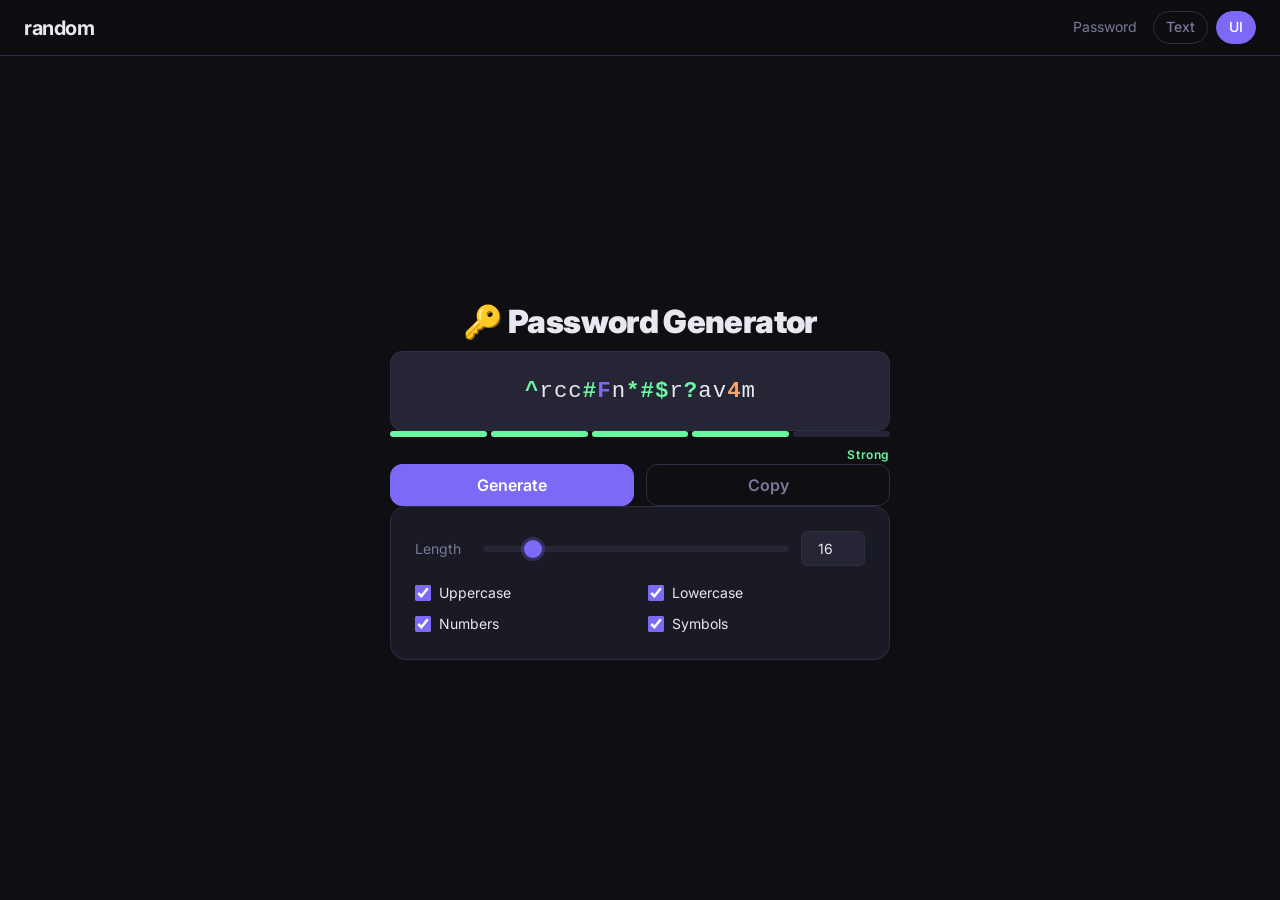
==== password/ui/index.html @ 37207c58 "feat(let-dice): init" ====
<!DOCTYPE html>
<html lang="en">
<head>
  <meta charset="UTF-8">
  <meta name="viewport" content="width=device-width, initial-scale=1.0">
  <title>Password Generator — random</title>
  <link rel="stylesheet" href="../../shared/style.css">
  <style>
    .password-display {
      background: var(--color-surface-2);
      border: 1px solid var(--color-border);
      border-radius: var(--radius-md);
      padding: var(--space-4) var(--space-6);
      font-family: 'Courier New', Courier, monospace;
      font-size: clamp(1rem, 3vw, 1.4rem);
      word-break: break-all;
      line-height: 1.8;
      text-align: center;
      width: 100%;
      max-width: 500px;
      min-height: 80px;
      display: flex;
      align-items: center;
      justify-content: center;
      flex-wrap: wrap;
      gap: 1px;
    }

    .ch-lower   { color: var(--color-text); }
    .ch-upper   { color: var(--color-accent); font-weight: 700; }
    .ch-digit   { color: var(--color-accent-2); font-weight: 700; }
    .ch-symbol  { color: var(--color-success); font-weight: 700; }

    /* Options card */
    .options-card {
      background: var(--color-surface);
      border: 1px solid var(--color-border);
      border-radius: var(--radius-lg);
      padding: var(--space-6);
      width: 100%;
      max-width: 500px;
      display: flex;
      flex-direction: column;
      gap: var(--space-4);
    }

    .length-row {
      display: flex;
      align-items: center;
      gap: var(--space-3);
    }

    .length-row label {
      font-size: var(--font-size-sm);
      color: var(--color-text-muted);
      width: 56px;
      flex-shrink: 0;
    }

    .length-row input[type="range"] { flex: 1; }

    .length-row input[type="number"] {
      width: 64px;
      text-align: center;
    }

    .checkboxes {
      display: grid;
      grid-template-columns: 1fr 1fr;
      gap: var(--space-2) var(--space-4);
    }

    .checkbox-row {
      display: flex;
      align-items: center;
      gap: var(--space-2);
      font-size: var(--font-size-sm);
      cursor: pointer;
      user-select: none;
    }

    /* Strength meter */
    .strength-wrap {
      width: 100%;
      max-width: 500px;
    }

    .strength-bar {
      display: flex;
      gap: 4px;
      margin-bottom: var(--space-2);
    }

    .strength-seg {
      flex: 1;
      height: 6px;
      border-radius: var(--radius-full);
      background: var(--color-surface-2);
      transition: background 0.3s;
    }

    .strength-label {
      font-size: var(--font-size-xs);
      text-align: right;
      font-weight: 600;
      letter-spacing: 0.05em;
    }

    /* Action buttons */
    .action-row {
      display: flex;
      gap: var(--space-3);
      width: 100%;
      max-width: 500px;
    }

    .action-row .btn {
      flex: 1;
    }
  </style>
</head>
<body>

  <div id="nav-placeholder" data-tool="password" data-mode="ui"></div>
  <script src="../../shared/nav.js"></script>

  <main class="page" style="gap:var(--space-5);">

    <div class="tool-header animate-reveal">
      <h1>🔑 Password Generator</h1>
    </div>

    <!-- Password display -->
    <div class="password-display animate-reveal" id="passwordDisplay" aria-live="polite">—</div>

    <!-- Strength meter -->
    <div class="strength-wrap animate-reveal">
      <div class="strength-bar">
        <div class="strength-seg" id="seg0"></div>
        <div class="strength-seg" id="seg1"></div>
        <div class="strength-seg" id="seg2"></div>
        <div class="strength-seg" id="seg3"></div>
        <div class="strength-seg" id="seg4"></div>
      </div>
      <div class="strength-label" id="strengthLabel" style="color:var(--color-text-muted)">—</div>
    </div>

    <!-- Action buttons -->
    <div class="action-row animate-reveal">
      <button id="genBtn"  class="btn btn-primary">Generate</button>
      <button id="copyBtn" class="btn btn-ghost">Copy</button>
    </div>

    <!-- Options -->
    <div class="options-card animate-reveal">
      <!-- Length -->
      <div class="length-row">
        <label for="lengthSlider">Length</label>
        <input type="range" id="lengthSlider" min="8" max="64" value="16">
        <input type="number" id="lengthNum" min="8" max="64" value="16">
      </div>

      <!-- Character sets -->
      <div class="checkboxes">
        <label class="checkbox-row">
          <input type="checkbox" id="chkUpper"   checked> Uppercase
        </label>
        <label class="checkbox-row">
          <input type="checkbox" id="chkLower"   checked> Lowercase
        </label>
        <label class="checkbox-row">
          <input type="checkbox" id="chkDigits"  checked> Numbers
        </label>
        <label class="checkbox-row">
          <input type="checkbox" id="chkSymbols" checked> Symbols
        </label>
      </div>
    </div>

  </main>

  <script>
    const LOWER   = 'abcdefghijkmnopqrstuvwxyz';
    const UPPER   = 'ABCDEFGHJKLMNPQRSTUVWXYZ';
    const DIGITS  = '23456789';
    const SYMBOLS = '!@#$%^&*-_=+?';

    const displayEl  = document.getElementById('passwordDisplay');
    const lengthSlider = document.getElementById('lengthSlider');
    const lengthNum    = document.getElementById('lengthNum');
    const chkUpper    = document.getElementById('chkUpper');
    const chkLower    = document.getElementById('chkLower');
    const chkDigits   = document.getElementById('chkDigits');
    const chkSymbols  = document.getElementById('chkSymbols');
    const genBtn      = document.getElementById('genBtn');
    const copyBtn     = document.getElementById('copyBtn');
    const strengthLabel = document.getElementById('strengthLabel');
    const segs = [0,1,2,3,4].map(i => document.getElementById('seg'+i));

    let currentPassword = '';
    let debounceTimer;

    function randomIndex(max) {
      const arr = new Uint32Array(1);
      crypto.getRandomValues(arr);
      return arr[0] % max;
    }

    function getPool() {
      let pool = '';
      // Always include lowercase as base to avoid empty pool
      if (chkLower.checked)   pool += LOWER;
      if (chkUpper.checked)   pool += UPPER;
      if (chkDigits.checked)  pool += DIGITS;
      if (chkSymbols.checked) pool += SYMBOLS;
      return pool || LOWER; // fallback
    }

    function generate() {
      const len  = parseInt(lengthSlider.value, 10);
      const pool = getPool();
      const chars = Array.from({ length: len }, () => pool[randomIndex(pool.length)]);

      // Fisher-Yates shuffle
      for (let i = chars.length - 1; i > 0; i--) {
        const j = randomIndex(i + 1);
        [chars[i], chars[j]] = [chars[j], chars[i]];
      }

      currentPassword = chars.join('');
      renderPassword(chars);
      renderStrength(len);
    }

    function charClass(c) {
      if (LOWER.includes(c))   return 'ch-lower';
      if (UPPER.includes(c))   return 'ch-upper';
      if (DIGITS.includes(c))  return 'ch-digit';
      if (SYMBOLS.includes(c)) return 'ch-symbol';
      return 'ch-lower';
    }

    function renderPassword(chars) {
      displayEl.classList.remove('animate-reveal');
      void displayEl.offsetWidth;
      displayEl.classList.add('animate-reveal');

      const frag = document.createDocumentFragment();
      for (const c of chars) {
        const span = document.createElement('span');
        span.className = charClass(c);
        span.textContent = c;
        frag.appendChild(span);
      }
      displayEl.innerHTML = '';
      displayEl.appendChild(frag);
    }

    function renderStrength(len) {
      let typeCount = 0;
      if (chkUpper.checked)   typeCount++;
      if (chkLower.checked)   typeCount++;
      if (chkDigits.checked)  typeCount++;
      if (chkSymbols.checked) typeCount++;

      let level;
      if (len < 8)                              level = 0; // Weak
      else if (len < 12)                        level = 1; // Fair
      else if (len < 16 || typeCount < 2)       level = 2; // Good
      else if (len < 20 || typeCount < 3)       level = 3; // Strong
      else                                      level = 4; // Excellent

      const colors = [
        'var(--color-danger)',
        'var(--color-warning)',
        '#a8f76a',
        'var(--color-success)',
        '#6af7e0',
      ];
      const labels = ['Weak', 'Fair', 'Good', 'Strong', 'Excellent'];

      segs.forEach((s, i) => {
        s.style.background = i <= level ? colors[level] : 'var(--color-surface-2)';
      });
      strengthLabel.textContent = labels[level];
      strengthLabel.style.color = colors[level];
    }

    // Sync length slider & number input
    lengthSlider.addEventListener('input', () => {
      lengthNum.value = lengthSlider.value;
      scheduleGenerate();
    });
    lengthNum.addEventListener('change', () => {
      const v = Math.min(64, Math.max(8, parseInt(lengthNum.value, 10) || 16));
      lengthNum.value   = v;
      lengthSlider.value = v;
      scheduleGenerate();
    });

    // Ensure at least one charset
    [chkUpper, chkLower, chkDigits, chkSymbols].forEach(chk => {
      chk.addEventListener('change', () => {
        const any = chkUpper.checked || chkLower.checked || chkDigits.checked || chkSymbols.checked;
        if (!any) chk.checked = true; // prevent unchecking all
        scheduleGenerate();
      });
    });

    function scheduleGenerate() {
      clearTimeout(debounceTimer);
      debounceTimer = setTimeout(generate, 200);
    }

    genBtn.addEventListener('click', generate);

    copyBtn.addEventListener('click', async () => {
      if (!currentPassword) return;
      try {
        await navigator.clipboard.writeText(currentPassword);
        copyBtn.textContent = 'Copied!';
        copyBtn.style.borderColor = 'var(--color-success)';
        copyBtn.style.color = 'var(--color-success)';
        setTimeout(() => {
          copyBtn.textContent = 'Copy';
          copyBtn.style.borderColor = '';
          copyBtn.style.color = '';
        }, 1500);
      } catch {
        // Fallback: select the text
        const tmp = document.createElement('textarea');
        tmp.value = currentPassword;
        document.body.appendChild(tmp);
        tmp.select();
        document.execCommand('copy');
        document.body.removeChild(tmp);
      }
    });

    generate();
  </script>

</body>
</html>
---- shared/style.css ----
/* =============================================
   random — shared design system
   Dark-only theme
   ============================================= */

@import url('https://fonts.googleapis.com/css2?family=Inter:wght@400;500;700;900&display=swap');

/* ---- CSS Custom Properties ---- */
:root {
  --color-bg:           #0f0f13;
  --color-surface:      #1a1a24;
  --color-surface-2:    #252535;
  --color-border:       #2e2e42;
  --color-accent:       #7c6af7;
  --color-accent-glow:  rgba(124, 106, 247, 0.25);
  --color-accent-2:     #f7a26a;
  --color-text:         #e8e8f0;
  --color-text-muted:   #7a7a9a;
  --color-success:      #6af7a2;
  --color-warning:      #f7e76a;
  --color-danger:       #f76a6a;

  --space-1: 0.25rem;
  --space-2: 0.5rem;
  --space-3: 0.75rem;
  --space-4: 1rem;
  --space-6: 1.5rem;
  --space-8: 2rem;
  --space-12: 3rem;
  --space-16: 4rem;

  --radius-sm: 6px;
  --radius-md: 12px;
  --radius-lg: 16px;
  --radius-full: 9999px;

  --font-size-xs:   0.75rem;
  --font-size-sm:   0.875rem;
  --font-size-base: 1rem;
  --font-size-lg:   1.25rem;
  --font-size-xl:   1.5rem;
  --font-size-2xl:  2rem;
  --font-size-3xl:  3rem;
  --font-size-hero: clamp(3rem, 10vw, 6rem);
}

/* ---- Reset & Base ---- */
*, *::before, *::after {
  box-sizing: border-box;
  margin: 0;
  padding: 0;
}

html {
  font-size: 16px;
  -webkit-font-smoothing: antialiased;
}

body {
  font-family: 'Inter', system-ui, -apple-system, sans-serif;
  background: var(--color-bg);
  color: var(--color-text);
  line-height: 1.6;
  min-height: 100vh;
}

a {
  color: var(--color-accent);
  text-decoration: none;
}

a:hover {
  text-decoration: underline;
}

/* ---- Navigation Bar ---- */
.nav-bar {
  position: sticky;
  top: 0;
  z-index: 100;
  height: 56px;
  background: rgba(15, 15, 19, 0.85);
  backdrop-filter: blur(12px);
  -webkit-backdrop-filter: blur(12px);
  border-bottom: 1px solid var(--color-border);
  display: flex;
  align-items: center;
  padding: 0 var(--space-6);
  gap: var(--space-4);
}

.nav-logo {
  font-weight: 700;
  font-size: var(--font-size-lg);
  color: var(--color-text);
  letter-spacing: -0.02em;
  margin-right: auto;
}

.nav-logo:hover {
  text-decoration: none;
  color: var(--color-accent);
}

.nav-tool {
  font-size: var(--font-size-sm);
  color: var(--color-text-muted);
  display: none;
}

@media (min-width: 480px) {
  .nav-tool { display: block; }
}

.nav-links {
  display: flex;
  gap: var(--space-2);
}

.nav-link {
  font-size: var(--font-size-sm);
  font-weight: 500;
  padding: var(--space-1) var(--space-3);
  border-radius: var(--radius-full);
  border: 1px solid var(--color-border);
  color: var(--color-text-muted);
  transition: all 0.2s;
}

.nav-link:hover {
  border-color: var(--color-accent);
  color: var(--color-text);
  text-decoration: none;
}

.nav-link--active {
  background: var(--color-accent);
  border-color: var(--color-accent);
  color: #fff;
}

.nav-link--active:hover {
  color: #fff;
}

/* ---- Buttons ---- */
.btn {
  display: inline-flex;
  align-items: center;
  justify-content: center;
  gap: var(--space-2);
  padding: var(--space-3) var(--space-6);
  border-radius: var(--radius-md);
  border: 1px solid transparent;
  font-size: var(--font-size-base);
  font-weight: 600;
  font-family: inherit;
  cursor: pointer;
  transition: all 0.2s;
  line-height: 1;
  white-space: nowrap;
}

.btn:disabled {
  opacity: 0.45;
  cursor: not-allowed;
  transform: none !important;
  box-shadow: none !important;
}

.btn-primary {
  background: var(--color-accent);
  color: #fff;
  border-color: var(--color-accent);
}

.btn-primary:hover:not(:disabled) {
  filter: brightness(1.15);
  transform: translateY(-2px);
  box-shadow: 0 6px 20px var(--color-accent-glow);
}

.btn-primary:active:not(:disabled) {
  transform: translateY(0);
  box-shadow: none;
}

.btn-ghost {
  background: transparent;
  color: var(--color-text-muted);
  border-color: var(--color-border);
}

.btn-ghost:hover:not(:disabled) {
  border-color: var(--color-accent);
  color: var(--color-text);
  background: var(--color-surface);
}

.btn-large {
  font-size: var(--font-size-lg);
  padding: var(--space-4) var(--space-8);
  border-radius: var(--radius-lg);
}

/* ---- Cards ---- */
.card {
  background: var(--color-surface);
  border: 1px solid var(--color-border);
  border-radius: var(--radius-lg);
  padding: var(--space-8);
}

/* ---- Result Display ---- */
.result-display {
  font-size: var(--font-size-hero);
  font-weight: 900;
  color: var(--color-accent);
  letter-spacing: -0.03em;
  line-height: 1;
  text-align: center;
}

/* ---- Badge ---- */
.badge {
  display: inline-flex;
  align-items: center;
  font-size: var(--font-size-xs);
  font-weight: 500;
  padding: var(--space-1) var(--space-3);
  border-radius: var(--radius-full);
  background: var(--color-surface-2);
  color: var(--color-text-muted);
  border: 1px solid var(--color-border);
}

/* ---- Layout Helpers ---- */
.page {
  max-width: 640px;
  margin: 0 auto;
  padding: var(--space-8) var(--space-6);
  display: flex;
  flex-direction: column;
  align-items: center;
  gap: var(--space-6);
  min-height: calc(100vh - 56px);
  justify-content: center;
}

.page-wide {
  max-width: 960px;
  margin: 0 auto;
  padding: var(--space-8) var(--space-6);
}

/* ---- Animations ---- */
@keyframes fadeInUp {
  from {
    opacity: 0;
    transform: translateY(16px);
  }
  to {
    opacity: 1;
    transform: translateY(0);
  }
}

@keyframes spin {
  to { transform: rotate(360deg); }
}

.animate-reveal {
  animation: fadeInUp 0.4s ease-out both;
}

/* ---- History list ---- */
.history-list {
  list-style: none;
  display: flex;
  flex-wrap: wrap;
  gap: var(--space-2);
  justify-content: center;
}

.history-list li {
  font-family: 'Courier New', monospace;
  font-size: var(--font-size-sm);
  color: var(--color-text-muted);
  background: var(--color-surface-2);
  padding: var(--space-1) var(--space-3);
  border-radius: var(--radius-full);
  border: 1px solid var(--color-border);
}

/* ---- Divider ---- */
.divider {
  width: 100%;
  height: 1px;
  background: var(--color-border);
}

/* ---- Input ---- */
input[type="range"] {
  -webkit-appearance: none;
  appearance: none;
  width: 100%;
  height: 6px;
  background: var(--color-surface-2);
  border-radius: var(--radius-full);
  outline: none;
}

input[type="range"]::-webkit-slider-thumb {
  -webkit-appearance: none;
  appearance: none;
  width: 18px;
  height: 18px;
  border-radius: 50%;
  background: var(--color-accent);
  cursor: pointer;
  box-shadow: 0 0 0 3px var(--color-accent-glow);
}

input[type="number"],
input[type="text"],
textarea {
  background: var(--color-surface-2);
  border: 1px solid var(--color-border);
  border-radius: var(--radius-sm);
  color: var(--color-text);
  font-family: inherit;
  font-size: var(--font-size-sm);
  padding: var(--space-2) var(--space-3);
  outline: none;
  transition: border-color 0.2s;
}

input[type="number"]:focus,
input[type="text"]:focus,
textarea:focus {
  border-color: var(--color-accent);
}

/* ---- Checkbox ---- */
input[type="checkbox"] {
  accent-color: var(--color-accent);
  width: 16px;
  height: 16px;
  cursor: pointer;
}

/* ---- Select ---- */
select {
  background: var(--color-surface-2);
  border: 1px solid var(--color-border);
  border-radius: var(--radius-sm);
  color: var(--color-text);
  font-family: inherit;
  font-size: var(--font-size-sm);
  padding: var(--space-2) var(--space-3);
  outline: none;
  cursor: pointer;
}

select:focus {
  border-color: var(--color-accent);
}

/* ---- Tool page header ---- */
.tool-header {
  text-align: center;
}

.tool-header h1 {
  font-size: var(--font-size-2xl);
  font-weight: 900;
  letter-spacing: -0.02em;
  margin-bottom: var(--space-1);
}

.tool-header p {
  color: var(--color-text-muted);
  font-size: var(--font-size-sm);
}
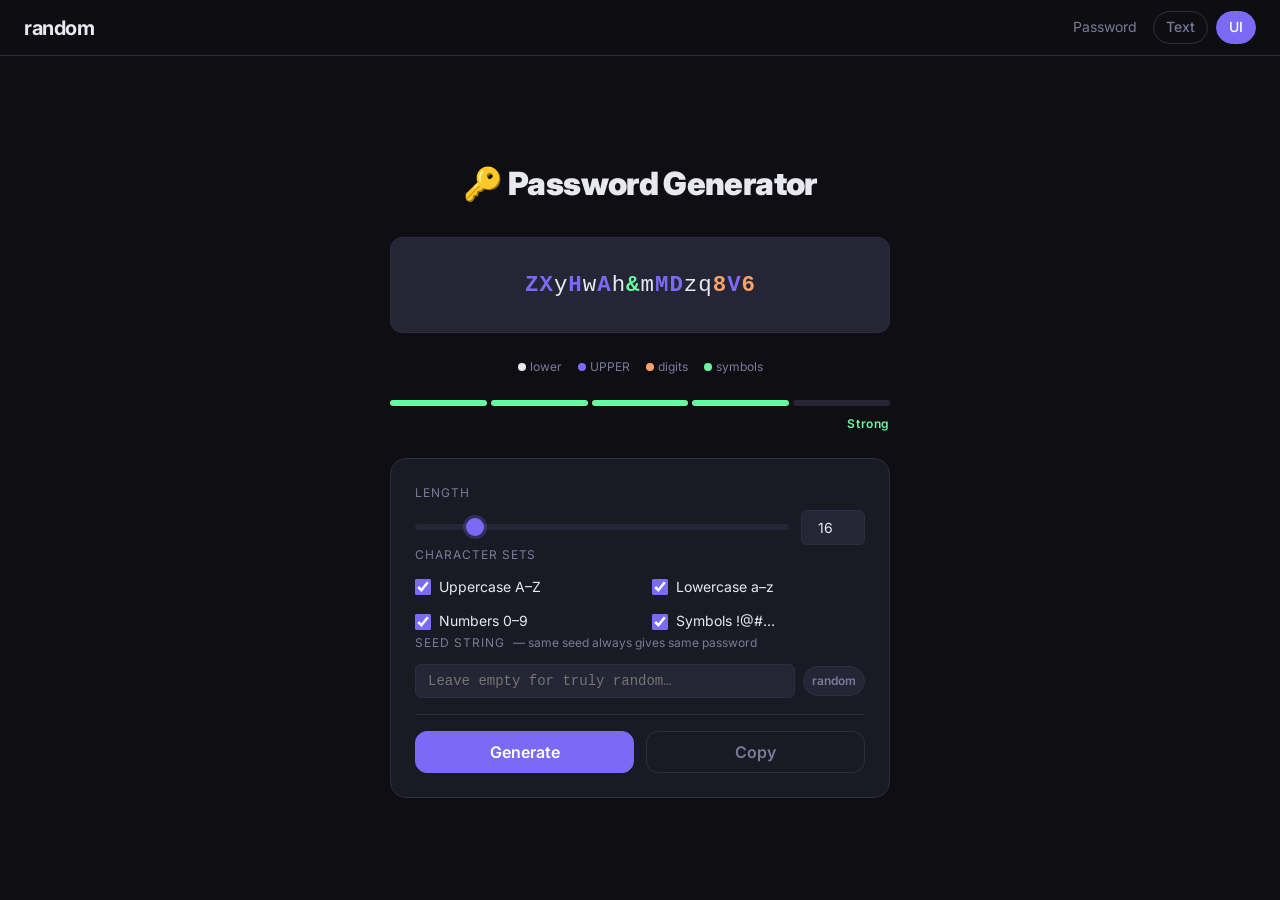
==== commit 9a08f8e9: "fix(card): fixD" ====
--- a/password/ui/index.html
+++ b/password/ui/index.html
@@ -10,7 +10,7 @@
       background: var(--color-surface-2);
       border: 1px solid var(--color-border);
       border-radius: var(--radius-md);
-      padding: var(--space-4) var(--space-6);
+      padding: var(--space-6);
       font-family: 'Courier New', Courier, monospace;
       font-size: clamp(1rem, 3vw, 1.4rem);
       word-break: break-all;
@@ -18,7 +18,7 @@
       text-align: center;
       width: 100%;
       max-width: 500px;
-      min-height: 80px;
+      min-height: 96px;
       display: flex;
       align-items: center;
       justify-content: center;
@@ -41,20 +41,21 @@
       max-width: 500px;
       display: flex;
       flex-direction: column;
-      gap: var(--space-4);
+      gap: var(--space-5);
+    }
+
+    .options-section-label {
+      font-size: var(--font-size-xs);
+      text-transform: uppercase;
+      letter-spacing: 0.08em;
+      color: var(--color-text-muted);
+      margin-bottom: var(--space-1);
     }
 
     .length-row {
       display: flex;
       align-items: center;
       gap: var(--space-3);
-    }
-
-    .length-row label {
-      font-size: var(--font-size-sm);
-      color: var(--color-text-muted);
-      width: 56px;
-      flex-shrink: 0;
     }
 
     .length-row input[type="range"] { flex: 1; }
@@ -62,12 +63,13 @@
     .length-row input[type="number"] {
       width: 64px;
       text-align: center;
+      flex-shrink: 0;
     }
 
     .checkboxes {
       display: grid;
       grid-template-columns: 1fr 1fr;
-      gap: var(--space-2) var(--space-4);
+      gap: var(--space-3) var(--space-6);
     }
 
     .checkbox-row {
@@ -77,6 +79,49 @@
       font-size: var(--font-size-sm);
       cursor: pointer;
       user-select: none;
+    }
+
+    /* Seed input section */
+    .seed-row {
+      display: flex;
+      flex-direction: column;
+      gap: var(--space-2);
+    }
+
+    .seed-hint {
+      font-size: var(--font-size-xs);
+      color: var(--color-text-muted);
+    }
+
+    .seed-input-wrap {
+      display: flex;
+      gap: var(--space-2);
+      align-items: center;
+    }
+
+    .seed-input-wrap input[type="text"] {
+      flex: 1;
+      font-family: 'Courier New', monospace;
+    }
+
+    .seed-badge {
+      font-size: var(--font-size-xs);
+      padding: var(--space-1) var(--space-2);
+      border-radius: var(--radius-full);
+      font-weight: 600;
+      flex-shrink: 0;
+    }
+
+    .seed-badge.seeded {
+      background: rgba(124, 106, 247, 0.15);
+      color: var(--color-accent);
+      border: 1px solid var(--color-accent);
+    }
+
+    .seed-badge.random {
+      background: var(--color-surface-2);
+      color: var(--color-text-muted);
+      border: 1px solid var(--color-border);
     }
 
     /* Strength meter */
@@ -106,16 +151,40 @@
       letter-spacing: 0.05em;
     }
 
-    /* Action buttons */
+    /* Action buttons — separated clearly from options */
     .action-row {
       display: flex;
       gap: var(--space-3);
       width: 100%;
       max-width: 500px;
+      padding-top: var(--space-4);
+      border-top: 1px solid var(--color-border);
+      margin-top: var(--space-2);
     }
 
     .action-row .btn {
       flex: 1;
+    }
+
+    /* legend labels inside card */
+    .legend {
+      display: flex;
+      gap: var(--space-4);
+      font-size: var(--font-size-xs);
+      justify-content: center;
+      flex-wrap: wrap;
+    }
+
+    .legend-item {
+      display: flex;
+      align-items: center;
+      gap: var(--space-1);
+    }
+
+    .legend-dot {
+      width: 8px;
+      height: 8px;
+      border-radius: 50%;
     }
   </style>
 </head>
@@ -124,7 +193,7 @@
   <div id="nav-placeholder" data-tool="password" data-mode="ui"></div>
   <script src="../../shared/nav.js"></script>
 
-  <main class="page" style="gap:var(--space-5);">
+  <main class="page" style="gap:var(--space-6);">
 
     <div class="tool-header animate-reveal">
       <h1>🔑 Password Generator</h1>
@@ -132,6 +201,26 @@
 
     <!-- Password display -->
     <div class="password-display animate-reveal" id="passwordDisplay" aria-live="polite">—</div>
+
+    <!-- Color legend -->
+    <div class="legend animate-reveal">
+      <div class="legend-item">
+        <div class="legend-dot" style="background:var(--color-text)"></div>
+        <span style="color:var(--color-text-muted)">lower</span>
+      </div>
+      <div class="legend-item">
+        <div class="legend-dot" style="background:var(--color-accent)"></div>
+        <span style="color:var(--color-text-muted)">UPPER</span>
+      </div>
+      <div class="legend-item">
+        <div class="legend-dot" style="background:var(--color-accent-2)"></div>
+        <span style="color:var(--color-text-muted)">digits</span>
+      </div>
+      <div class="legend-item">
+        <div class="legend-dot" style="background:var(--color-success)"></div>
+        <span style="color:var(--color-text-muted)">symbols</span>
+      </div>
+    </div>
 
     <!-- Strength meter -->
     <div class="strength-wrap animate-reveal">
@@ -145,36 +234,57 @@
       <div class="strength-label" id="strengthLabel" style="color:var(--color-text-muted)">—</div>
     </div>
 
-    <!-- Action buttons -->
-    <div class="action-row animate-reveal">
-      <button id="genBtn"  class="btn btn-primary">Generate</button>
-      <button id="copyBtn" class="btn btn-ghost">Copy</button>
-    </div>
-
-    <!-- Options -->
+    <!-- Options card -->
     <div class="options-card animate-reveal">
+
       <!-- Length -->
-      <div class="length-row">
-        <label for="lengthSlider">Length</label>
-        <input type="range" id="lengthSlider" min="8" max="64" value="16">
-        <input type="number" id="lengthNum" min="8" max="64" value="16">
+      <div>
+        <div class="options-section-label">Length</div>
+        <div class="length-row" style="margin-top:var(--space-2);">
+          <input type="range" id="lengthSlider" min="8" max="64" value="16">
+          <input type="number" id="lengthNum" min="8" max="64" value="16">
+        </div>
       </div>
 
       <!-- Character sets -->
-      <div class="checkboxes">
-        <label class="checkbox-row">
-          <input type="checkbox" id="chkUpper"   checked> Uppercase
-        </label>
-        <label class="checkbox-row">
-          <input type="checkbox" id="chkLower"   checked> Lowercase
-        </label>
-        <label class="checkbox-row">
-          <input type="checkbox" id="chkDigits"  checked> Numbers
-        </label>
-        <label class="checkbox-row">
-          <input type="checkbox" id="chkSymbols" checked> Symbols
-        </label>
-      </div>
+      <div>
+        <div class="options-section-label">Character sets</div>
+        <div class="checkboxes" style="margin-top:var(--space-3);">
+          <label class="checkbox-row">
+            <input type="checkbox" id="chkUpper"   checked> Uppercase A–Z
+          </label>
+          <label class="checkbox-row">
+            <input type="checkbox" id="chkLower"   checked> Lowercase a–z
+          </label>
+          <label class="checkbox-row">
+            <input type="checkbox" id="chkDigits"  checked> Numbers 0–9
+          </label>
+          <label class="checkbox-row">
+            <input type="checkbox" id="chkSymbols" checked> Symbols !@#…
+          </label>
+        </div>
+      </div>
+
+      <!-- Seed string -->
+      <div class="seed-row">
+        <div class="options-section-label">Seed string
+          <span style="text-transform:none;letter-spacing:0;font-weight:400;margin-left:4px;">
+            — same seed always gives same password
+          </span>
+        </div>
+        <div class="seed-input-wrap">
+          <input type="text" id="seedInput" placeholder="Leave empty for truly random…" autocomplete="off" spellcheck="false">
+          <span class="seed-badge random" id="seedBadge">random</span>
+        </div>
+        <span class="seed-hint" id="seedHint"></span>
+      </div>
+
+      <!-- Actions — inside card, clearly separated -->
+      <div class="action-row">
+        <button id="genBtn"  class="btn btn-primary">Generate</button>
+        <button id="copyBtn" class="btn btn-ghost">Copy</button>
+      </div>
+
     </div>
 
   </main>
@@ -185,45 +295,74 @@
     const DIGITS  = '23456789';
     const SYMBOLS = '!@#$%^&*-_=+?';
 
-    const displayEl  = document.getElementById('passwordDisplay');
+    const displayEl    = document.getElementById('passwordDisplay');
     const lengthSlider = document.getElementById('lengthSlider');
     const lengthNum    = document.getElementById('lengthNum');
-    const chkUpper    = document.getElementById('chkUpper');
-    const chkLower    = document.getElementById('chkLower');
-    const chkDigits   = document.getElementById('chkDigits');
-    const chkSymbols  = document.getElementById('chkSymbols');
-    const genBtn      = document.getElementById('genBtn');
-    const copyBtn     = document.getElementById('copyBtn');
+    const chkUpper     = document.getElementById('chkUpper');
+    const chkLower     = document.getElementById('chkLower');
+    const chkDigits    = document.getElementById('chkDigits');
+    const chkSymbols   = document.getElementById('chkSymbols');
+    const genBtn       = document.getElementById('genBtn');
+    const copyBtn      = document.getElementById('copyBtn');
+    const seedInput    = document.getElementById('seedInput');
+    const seedBadge    = document.getElementById('seedBadge');
+    const seedHint     = document.getElementById('seedHint');
     const strengthLabel = document.getElementById('strengthLabel');
     const segs = [0,1,2,3,4].map(i => document.getElementById('seg'+i));
 
     let currentPassword = '';
     let debounceTimer;
 
-    function randomIndex(max) {
+    /* ---- Seeded PRNG (mulberry32) ---- */
+    function hashStr(str) {
+      // djb2-style hash → 32-bit int seed
+      let h = 5381;
+      for (let i = 0; i < str.length; i++) {
+        h = (Math.imul(h, 33) ^ str.charCodeAt(i)) >>> 0;
+      }
+      return h;
+    }
+
+    function makePRNG(seed) {
+      // mulberry32 — fast, high quality
+      let s = seed >>> 0;
+      return function () {
+        s = (s + 0x6D2B79F5) >>> 0;
+        let t = Math.imul(s ^ (s >>> 15), 1 | s);
+        t = (t + Math.imul(t ^ (t >>> 7), 61 | t)) ^ t;
+        return ((t ^ (t >>> 14)) >>> 0) / 4294967296;
+      };
+    }
+
+    /* ---- Crypto random (for empty seed) ---- */
+    function cryptoRand() {
       const arr = new Uint32Array(1);
       crypto.getRandomValues(arr);
-      return arr[0] % max;
+      return arr[0] / 4294967296;
     }
 
     function getPool() {
       let pool = '';
-      // Always include lowercase as base to avoid empty pool
       if (chkLower.checked)   pool += LOWER;
       if (chkUpper.checked)   pool += UPPER;
       if (chkDigits.checked)  pool += DIGITS;
       if (chkSymbols.checked) pool += SYMBOLS;
-      return pool || LOWER; // fallback
+      return pool || LOWER;
     }
 
     function generate() {
-      const len  = parseInt(lengthSlider.value, 10);
-      const pool = getPool();
-      const chars = Array.from({ length: len }, () => pool[randomIndex(pool.length)]);
-
-      // Fisher-Yates shuffle
+      const len   = parseInt(lengthSlider.value, 10);
+      const pool  = getPool();
+      const seed  = seedInput.value.trim();
+      const rand  = seed ? makePRNG(hashStr(seed + '|' + len + '|' + pool)) : cryptoRand;
+
+      const pickIdx = max => Math.floor(rand() * max);
+
+      const chars = Array.from({ length: len }, () => pool[pickIdx(pool.length)]);
+
+      // Fisher-Yates shuffle with same RNG
       for (let i = chars.length - 1; i > 0; i--) {
-        const j = randomIndex(i + 1);
+        const j = Math.floor(rand() * (i + 1));
         [chars[i], chars[j]] = [chars[j], chars[i]];
       }
 
@@ -257,27 +396,16 @@
     }
 
     function renderStrength(len) {
-      let typeCount = 0;
-      if (chkUpper.checked)   typeCount++;
-      if (chkLower.checked)   typeCount++;
-      if (chkDigits.checked)  typeCount++;
-      if (chkSymbols.checked) typeCount++;
-
+      let typeCount = [chkUpper, chkLower, chkDigits, chkSymbols].filter(c => c.checked).length;
       let level;
-      if (len < 8)                              level = 0; // Weak
-      else if (len < 12)                        level = 1; // Fair
-      else if (len < 16 || typeCount < 2)       level = 2; // Good
-      else if (len < 20 || typeCount < 3)       level = 3; // Strong
-      else                                      level = 4; // Excellent
-
-      const colors = [
-        'var(--color-danger)',
-        'var(--color-warning)',
-        '#a8f76a',
-        'var(--color-success)',
-        '#6af7e0',
-      ];
-      const labels = ['Weak', 'Fair', 'Good', 'Strong', 'Excellent'];
+      if (len < 8)                        level = 0;
+      else if (len < 12)                  level = 1;
+      else if (len < 16 || typeCount < 2) level = 2;
+      else if (len < 20 || typeCount < 3) level = 3;
+      else                                level = 4;
+
+      const colors = ['var(--color-danger)','var(--color-warning)','#a8f76a','var(--color-success)','#6af7e0'];
+      const labels = ['Weak','Fair','Good','Strong','Excellent'];
 
       segs.forEach((s, i) => {
         s.style.background = i <= level ? colors[level] : 'var(--color-surface-2)';
@@ -286,25 +414,42 @@
       strengthLabel.style.color = colors[level];
     }
 
-    // Sync length slider & number input
+    function updateSeedUI() {
+      const seed = seedInput.value.trim();
+      if (seed) {
+        seedBadge.textContent = 'seeded';
+        seedBadge.className = 'seed-badge seeded';
+        seedHint.textContent = `Seed hash: ${hashStr(seed).toString(16).padStart(8,'0')}`;
+      } else {
+        seedBadge.textContent = 'random';
+        seedBadge.className = 'seed-badge random';
+        seedHint.textContent = '';
+      }
+    }
+
+    /* ---- Sync controls ---- */
     lengthSlider.addEventListener('input', () => {
       lengthNum.value = lengthSlider.value;
       scheduleGenerate();
     });
     lengthNum.addEventListener('change', () => {
       const v = Math.min(64, Math.max(8, parseInt(lengthNum.value, 10) || 16));
-      lengthNum.value   = v;
+      lengthNum.value    = v;
       lengthSlider.value = v;
       scheduleGenerate();
     });
 
-    // Ensure at least one charset
     [chkUpper, chkLower, chkDigits, chkSymbols].forEach(chk => {
       chk.addEventListener('change', () => {
         const any = chkUpper.checked || chkLower.checked || chkDigits.checked || chkSymbols.checked;
-        if (!any) chk.checked = true; // prevent unchecking all
+        if (!any) chk.checked = true;
         scheduleGenerate();
       });
+    });
+
+    seedInput.addEventListener('input', () => {
+      updateSeedUI();
+      scheduleGenerate();
     });
 
     function scheduleGenerate() {
@@ -327,7 +472,6 @@
           copyBtn.style.color = '';
         }, 1500);
       } catch {
-        // Fallback: select the text
         const tmp = document.createElement('textarea');
         tmp.value = currentPassword;
         document.body.appendChild(tmp);
